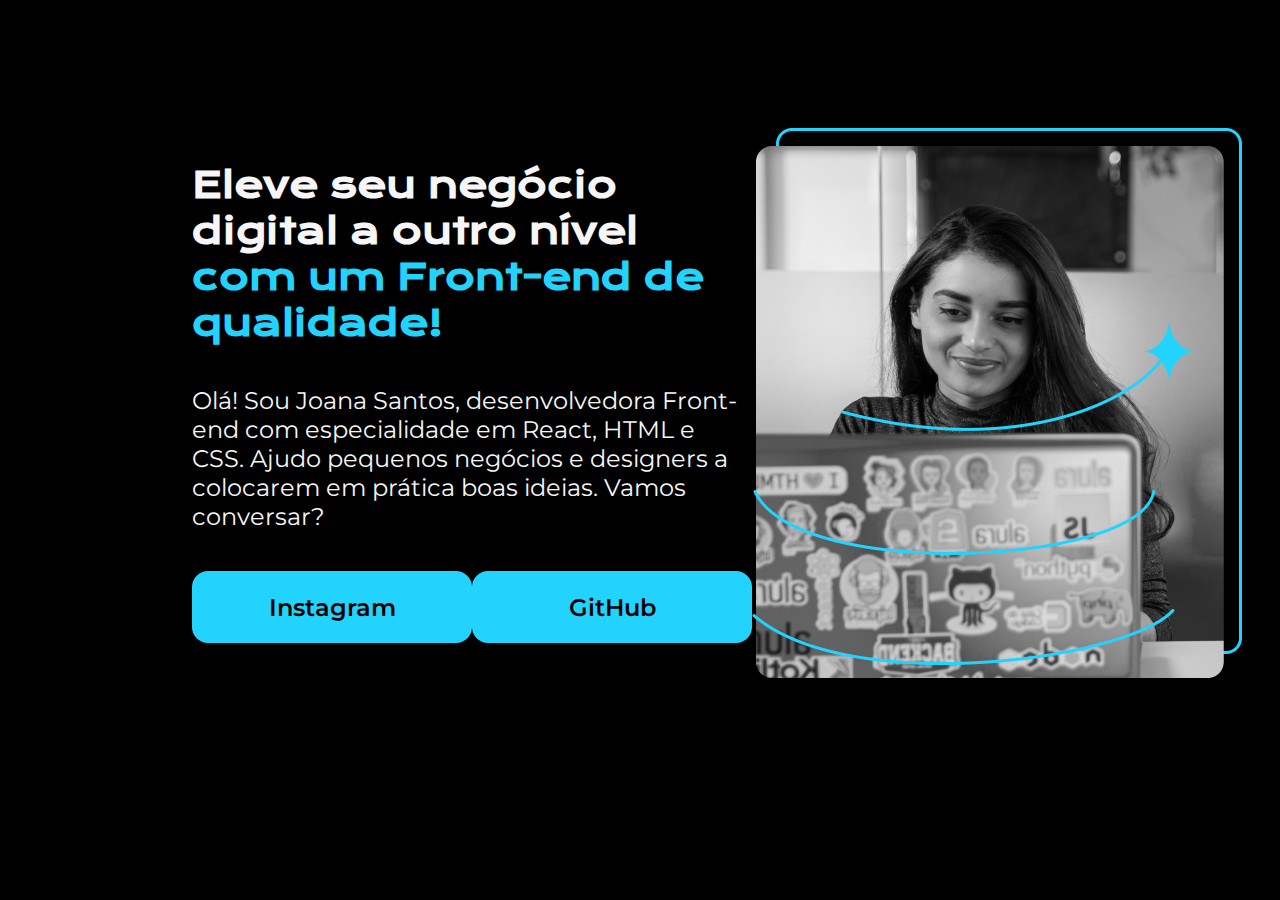
==== index.html @ dfd56a33 "Initial commit" ====
<!DOCTYPE html>
<html lang="pt-br">
<head>
    <meta charset="UTF-8">
    <meta http-equiv="X-UA-Compatible" content="IE=edge">
    <meta name="viewport" content="width=device-width, initial-scale=1.0">
    <title>Portfolio</title>
    <link rel="stylesheet" href="style.css">
</head>
<body>
    <header>

    </header>
    <main class="apresentacao">
        <section class="apresentacao__conteudo">
            <h1 class="apresentacao__conteudo__titulo">Eleve seu negócio digital a outro nível <strong>com um Front-end de qualidade!</strong></h1>
            <p class="apresentacao__conteudo__texto">Olá! Sou Joana Santos, desenvolvedora Front-end com especialidade em React, HTML e CSS. Ajudo pequenos negócios e designers a colocarem em prática boas ideias. Vamos conversar?</p>
            <div class="apresentacao__links">
                <a class="apresentacao__links__link" href="https://www.instagram.com/html_eo/" target="_blank">Instagram</a>
                <a class="apresentacao__links__link" href="https://github.com/leonardotorresgs" target="_blank">GitHub</a>
            </div>
        </section>
        <img src="img/Imagem.png" alt="Foto da Joana Santos programando">
    </main>
    <footer>
        
    </footer>
</body>
</html>
---- style.css ----
@import url('https://fonts.googleapis.com/css2?family=Krona+One&family=Montserrat:ital,wght@0,100..900;1,100..900&display=swap');

* {
    margin: 0;
    padding: 0;
    box-sizing: border-box;
    text-decoration: none;
}

body {
    font-size: 100%;
    background-color: black;
    color: #F6F6F6;
}

.apresentacao {
    display: flex;
    align-items: center;
    justify-content: space-between;
    margin: 10% 15%;
    box-sizing: border-box;
}

.apresentacao__conteudo {
    width: 615px;
    height: 482px;
    display: flex;
    flex-direction: column;
    gap: 40px;
}

.apresentacao__conteudo__titulo {
    font-family: 'Krona One', monospace;
    font-size: 36px;
}

.apresentacao__conteudo__texto {
    font-family: 'Montserrat', sans-serif;
    font-size: 24px;
}

strong {
    color: #22d4fd;
}

.apresentacao__links {
    display: flex;
    justify-content: space-between;
}

.apresentacao__links__link {
    background-color: #22d4fd;
    color: #000000;
    width: 280px;
    text-align: center;
    text-decoration: none;
    font-size: 24px;
    padding: 21.5px 0;
    font-family: 'Montserrat', sans-serif;
    font-weight: 600;
    border-radius: 16px;
}
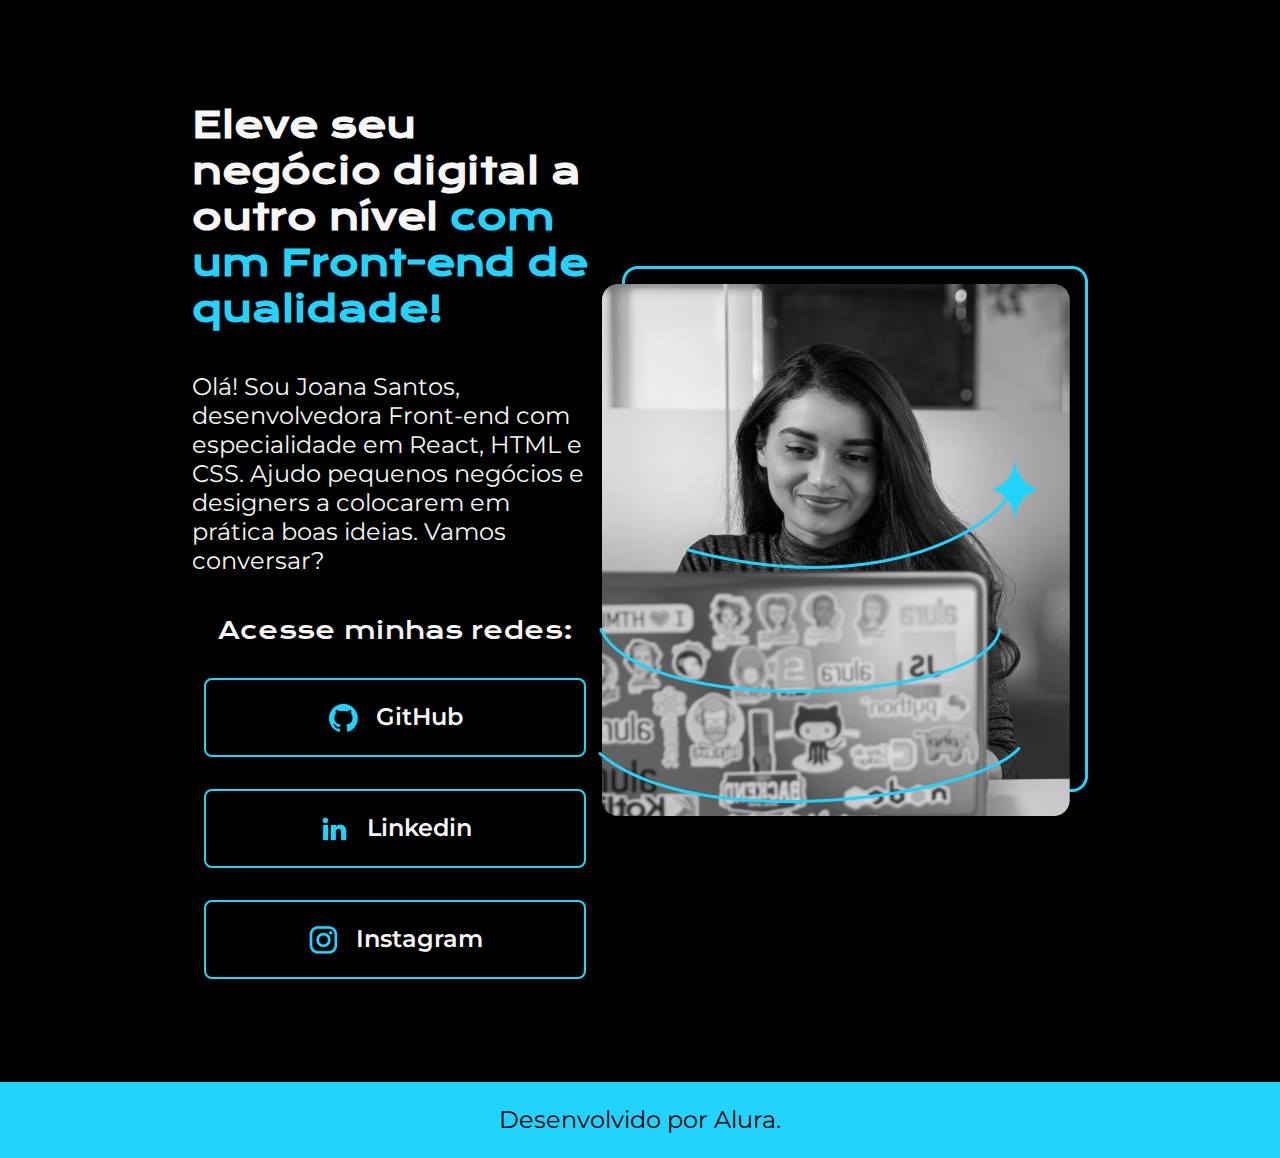
==== commit 5800d04f: "update" ====
--- a/index.html
+++ b/index.html
@@ -16,14 +16,16 @@
             <h1 class="apresentacao__conteudo__titulo">Eleve seu negócio digital a outro nível <strong>com um Front-end de qualidade!</strong></h1>
             <p class="apresentacao__conteudo__texto">Olá! Sou Joana Santos, desenvolvedora Front-end com especialidade em React, HTML e CSS. Ajudo pequenos negócios e designers a colocarem em prática boas ideias. Vamos conversar?</p>
             <div class="apresentacao__links">
-                <a class="apresentacao__links__link" href="https://www.instagram.com/html_eo/" target="_blank">Instagram</a>
-                <a class="apresentacao__links__link" href="https://github.com/leonardotorresgs" target="_blank">GitHub</a>
+                <h2 class="apresentacao__links__subtitulo">Acesse minhas redes:</h2>
+                <a class="apresentacao__links__link" href="https://github.com/leonardotorresgs" target="_blank"><img src="assets/github.png" alt="Ícone GitHub">GitHub</a>
+                <a class="apresentacao__links__link" href="https://www.linkedin.com/in/leonardotorresgsilva/" target="_blank"><img src="assets/linkedin.png" alt="Ícone Linkedin">Linkedin</a>
+                <a class="apresentacao__links__link" href="https://www.instagram.com/html_eo/" target="_blank"><img src="assets/instagram.png" alt="Ícone Instagram">Instagram</a>
             </div>
         </section>
-        <img src="img/Imagem.png" alt="Foto da Joana Santos programando">
+        <img class="foto-joana" src="assets/foto-joana.png" alt="Foto da Joana Santos programando">
     </main>
-    <footer>
-        
+    <footer class="rodape">
+        <p>Desenvolvido por Alura.</p>
     </footer>
 </body>
 </html>
--- a/style.css
+++ b/style.css
@@ -3,13 +3,13 @@
 * {
     margin: 0;
     padding: 0;
-    box-sizing: border-box;
     text-decoration: none;
 }
 
 body {
     font-size: 100%;
     background-color: black;
+    box-sizing: border-box;
     color: #F6F6F6;
 }
 
@@ -17,13 +17,11 @@
     display: flex;
     align-items: center;
     justify-content: space-between;
-    margin: 10% 15%;
-    box-sizing: border-box;
+    padding: 8% 15%;
 }
 
 .apresentacao__conteudo {
     width: 615px;
-    height: 482px;
     display: flex;
     flex-direction: column;
     gap: 40px;
@@ -45,18 +43,50 @@
 
 .apresentacao__links {
     display: flex;
+    flex-direction: column;
     justify-content: space-between;
+    align-items: center;
+    gap: 32px;
+}
+
+.apresentacao__links__subtitulo {
+    font-family: 'Krona One', sans-serif;
+    font-weight: 400;
+    font-size: 24px;
 }
 
 .apresentacao__links__link {
-    background-color: #22d4fd;
-    color: #000000;
-    width: 280px;
+    display: flex;
+    justify-content: center;
+    gap: 16px;
+    color: #F6F6F6;
+    border: 2px solid #22d4fd;
+    width: 378px;
     text-align: center;
     text-decoration: none;
     font-size: 24px;
     padding: 21.5px 0;
     font-family: 'Montserrat', sans-serif;
     font-weight: 600;
-    border-radius: 16px;
+    border-radius: 8px;
+}
+
+.apresentacao__links__link:hover {
+    background-color: #272727;
+}
+
+.foto-joana:hover {
+    scale: 1.01;
+    transition: 1s;
+    opacity: 0.9;
+}
+
+.rodape {
+    background-color: #22d4fd;
+    color: #000;
+    text-align: center;
+    padding: 23.64px;
+    font-size: 24px;
+    font-family: 'Montserrat', sans-serif;
+    font-weight: 400;
 }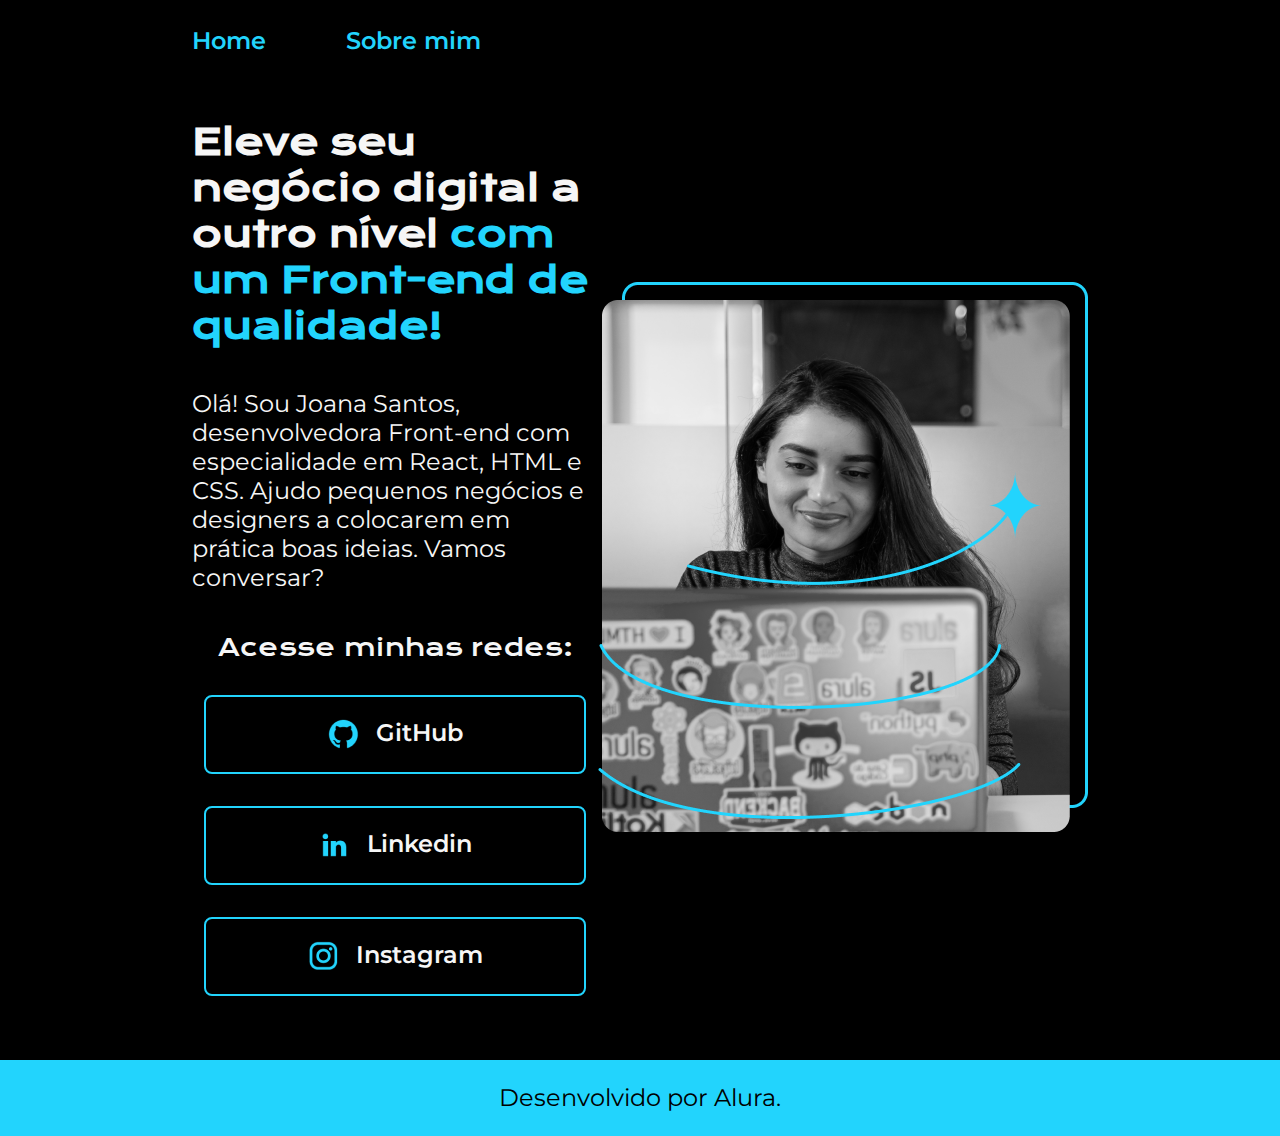
==== commit 32da3e16: "update" ====
--- a/index.html
+++ b/index.html
@@ -5,11 +5,14 @@
     <meta http-equiv="X-UA-Compatible" content="IE=edge">
     <meta name="viewport" content="width=device-width, initial-scale=1.0">
     <title>Portfolio</title>
-    <link rel="stylesheet" href="style.css">
+    <link rel="stylesheet" href="styles/style.css">
 </head>
 <body>
-    <header>
-
+    <header class="cabecalho">
+        <nav class="cabecalho__menu">
+            <a class="cabecalho__menu__link" href="index.html">Home</a>
+            <a class="cabecalho__menu__link" href="about.html">Sobre mim</a>
+        </nav>
     </header>
     <main class="apresentacao">
         <section class="apresentacao__conteudo">
--- a/styles/style.css
+++ b/styles/style.css
@@ -0,0 +1,121 @@
+@import url('https://fonts.googleapis.com/css2?family=Krona+One&family=Montserrat:ital,wght@0,100..900;1,100..900&display=swap');
+ 
+/*  CTRL + K + C
+
+    CTRL + D    */
+
+:root {
+    --cor-principal: #000;
+    --cor-secundaria: #f6f6f6;
+    --cor-terciaria: #22D4FD;
+
+    --fonte-principal: 'Krona One', sans-serif;
+    --fonte-secundaria: 'Montserrat', sans-serif;
+}
+
+* {
+    margin: 0;
+    padding: 0;
+    text-decoration: none;
+}
+
+body {
+    font-size: 100%;
+    background-color: var(--cor-principal);
+    box-sizing: border-box;
+    color: var(--cor-secundaria);
+}
+
+.cabecalho {
+    padding: 2% 0% 0% 15%;
+}
+
+.cabecalho__menu {
+    display: flex;
+    gap: 80px;
+}
+
+.cabecalho__menu__link {
+    font-family: var(--fonte-secundaria);
+    font-size: 24px;
+    font-weight: 600;
+    color: var(--cor-terciaria);
+}
+
+.apresentacao {
+    display: flex;
+    align-items: center;
+    justify-content: space-between;
+    padding: 5% 15%;
+}
+
+.apresentacao__conteudo {
+    width: 615px;
+    display: flex;
+    flex-direction: column;
+    gap: 40px;
+}
+
+.apresentacao__conteudo__titulo {
+    font-family: var(--fonte-principal);
+    font-size: 36px;
+}
+
+.apresentacao__conteudo__texto {
+    font-family: var(--fonte-secundaria);
+    font-size: 24px;
+}
+
+strong {
+    color: var(--cor-terciaria);
+}
+
+.apresentacao__links {
+    display: flex;
+    flex-direction: column;
+    justify-content: space-between;
+    align-items: center;
+    gap: 32px;
+}
+
+.apresentacao__links__subtitulo {
+    font-family: var(--fonte-principal);
+    font-weight: 400;
+    font-size: 24px;
+}
+
+.apresentacao__links__link {
+    display: flex;
+    justify-content: center;
+    gap: 16px;
+    color: var(--cor-secundaria);
+    border: 2px solid var(--cor-terciaria);
+    width: 378px;
+    text-align: center;
+    text-decoration: none;
+    font-size: 24px;
+    padding: 21.5px 0;
+    font-family: var(--fonte-secundaria);
+    font-weight: 600;
+    border-radius: 8px;
+}
+
+.apresentacao__links__link:hover {
+    background-color: #272727;
+}
+
+.foto-joana:hover {
+    scale: 1.01;
+    transition: 1s;
+    opacity: 0.9;
+}
+
+.rodape {
+    background-color: var(--cor-terciaria);
+    color: var(--cor-principal);
+    text-align: center;
+    padding: 23.64px;
+    font-size: 24px;
+    font-family: var(--fonte-secundaria);
+    font-weight: 400;
+}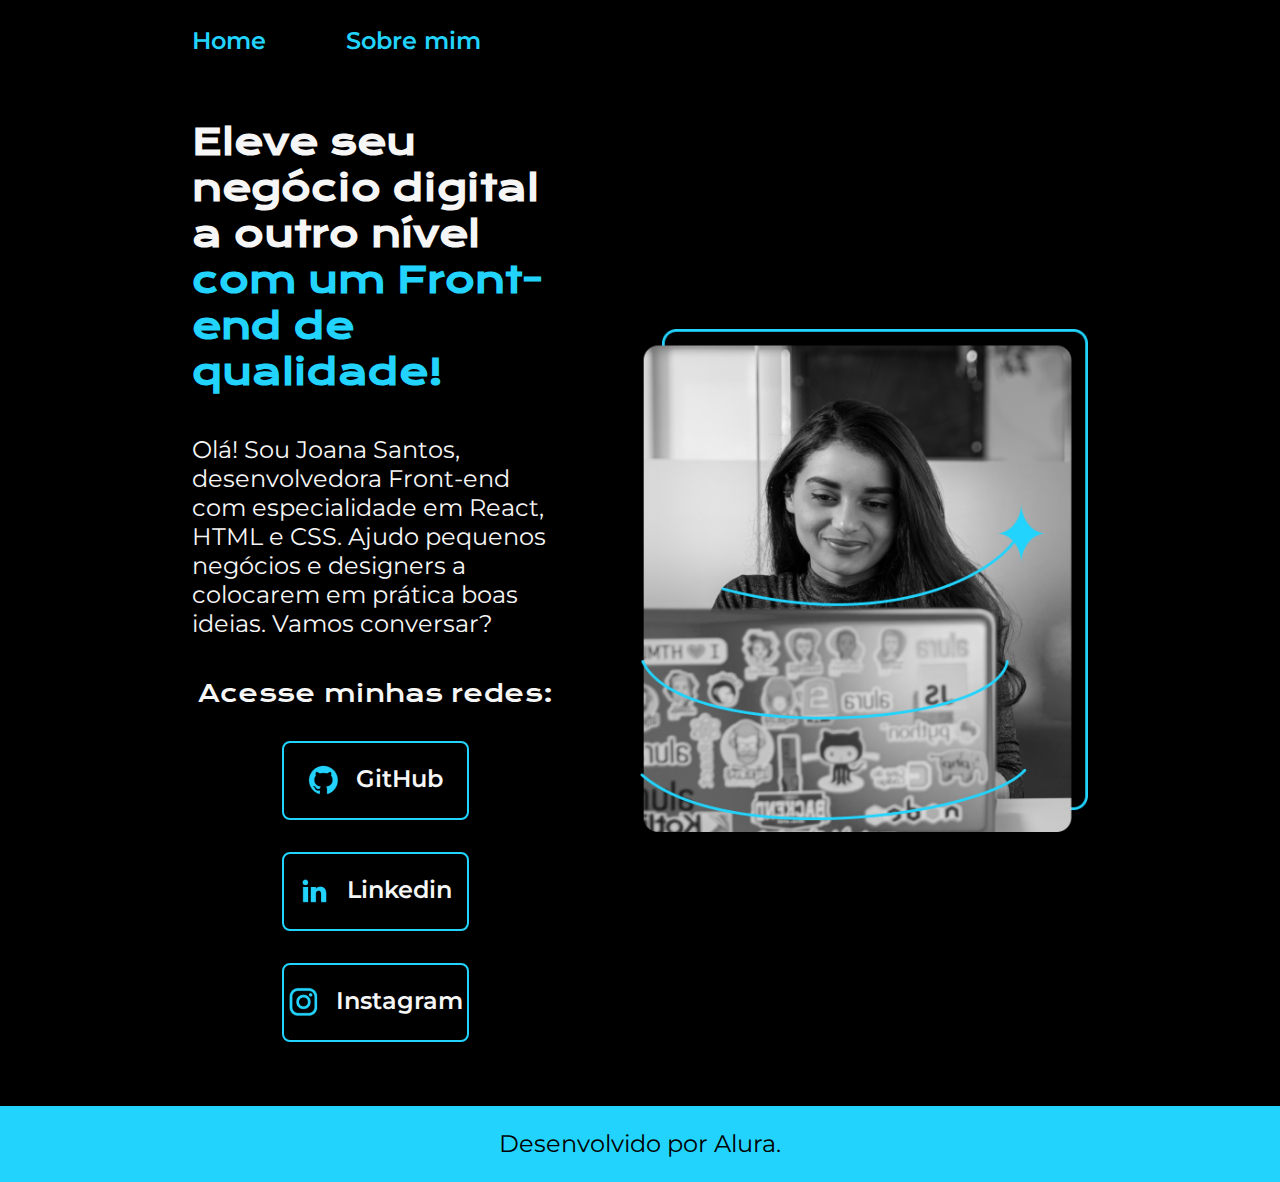
==== commit 17457886: "update" ====
--- a/index.html
+++ b/index.html
@@ -20,12 +20,12 @@
             <p class="apresentacao__conteudo__texto">Olá! Sou Joana Santos, desenvolvedora Front-end com especialidade em React, HTML e CSS. Ajudo pequenos negócios e designers a colocarem em prática boas ideias. Vamos conversar?</p>
             <div class="apresentacao__links">
                 <h2 class="apresentacao__links__subtitulo">Acesse minhas redes:</h2>
-                <a class="apresentacao__links__link" href="https://github.com/leonardotorresgs" target="_blank"><img src="assets/github.png" alt="Ícone GitHub">GitHub</a>
-                <a class="apresentacao__links__link" href="https://www.linkedin.com/in/leonardotorresgsilva/" target="_blank"><img src="assets/linkedin.png" alt="Ícone Linkedin">Linkedin</a>
-                <a class="apresentacao__links__link" href="https://www.instagram.com/html_eo/" target="_blank"><img src="assets/instagram.png" alt="Ícone Instagram">Instagram</a>
+                <a class="apresentacao__links__navegacao" href="https://github.com/leonardotorresgs" target="_blank"><img src="assets/github.png" alt="Ícone GitHub">GitHub</a>
+                <a class="apresentacao__links__navegacao" href="https://www.linkedin.com/in/leonardotorresgsilva/" target="_blank"><img src="assets/linkedin.png" alt="Ícone Linkedin">Linkedin</a>
+                <a class="apresentacao__links__navegacao" href="https://www.instagram.com/html_eo/" target="_blank"><img src="assets/instagram.png" alt="Ícone Instagram">Instagram</a>
             </div>
         </section>
-        <img class="foto-joana" src="assets/foto-joana.png" alt="Foto da Joana Santos programando">
+        <img class="apresentacao__imagem" src="assets/foto-joana.png" alt="Foto da Joana Santos programando">
     </main>
     <footer class="rodape">
         <p>Desenvolvido por Alura.</p>
--- a/styles/style.css
+++ b/styles/style.css
@@ -20,7 +20,6 @@
 }
 
 body {
-    font-size: 100%;
     background-color: var(--cor-principal);
     box-sizing: border-box;
     color: var(--cor-secundaria);
@@ -37,7 +36,7 @@
 
 .cabecalho__menu__link {
     font-family: var(--fonte-secundaria);
-    font-size: 24px;
+    font-size: 1.5rem;
     font-weight: 600;
     color: var(--cor-terciaria);
 }
@@ -47,10 +46,11 @@
     align-items: center;
     justify-content: space-between;
     padding: 5% 15%;
+    gap: 82px;
 }
 
 .apresentacao__conteudo {
-    width: 615px;
+    width: 50%;
     display: flex;
     flex-direction: column;
     gap: 40px;
@@ -58,12 +58,12 @@
 
 .apresentacao__conteudo__titulo {
     font-family: var(--fonte-principal);
-    font-size: 36px;
+    font-size: 2.25rem;
 }
 
 .apresentacao__conteudo__texto {
     font-family: var(--fonte-secundaria);
-    font-size: 24px;
+    font-size: 1.5rem;
 }
 
 strong {
@@ -81,30 +81,34 @@
 .apresentacao__links__subtitulo {
     font-family: var(--fonte-principal);
     font-weight: 400;
-    font-size: 24px;
+    font-size: 1.5rem;
 }
 
-.apresentacao__links__link {
+.apresentacao__links__navegacao {
     display: flex;
     justify-content: center;
     gap: 16px;
     color: var(--cor-secundaria);
     border: 2px solid var(--cor-terciaria);
-    width: 378px;
+    width: 50%;
     text-align: center;
     text-decoration: none;
-    font-size: 24px;
+    font-size: 1.5rem;
     padding: 21.5px 0;
     font-family: var(--fonte-secundaria);
     font-weight: 600;
     border-radius: 8px;
 }
 
-.apresentacao__links__link:hover {
+.apresentacao__links__navegacao:hover {
     background-color: #272727;
 }
 
-.foto-joana:hover {
+.apresentacao__imagem {
+    width: 50%;
+}
+
+.apresentacao__imagem:hover {
     scale: 1.01;
     transition: 1s;
     opacity: 0.9;
@@ -115,7 +119,27 @@
     color: var(--cor-principal);
     text-align: center;
     padding: 23.64px;
-    font-size: 24px;
+    font-size: 1.5rem;
     font-family: var(--fonte-secundaria);
     font-weight: 400;
+}
+
+@media (max-width: 1200px) {
+
+    .cabecalho {
+        padding: 10%;
+    }
+
+    .cabecalho__menu {
+        justify-content: center;
+    }
+
+    .apresentacao {
+        flex-direction: column-reverse;
+        padding: 5%;
+    }
+
+    .apresentacao__conteudo {
+        width: auto;
+    }
 }